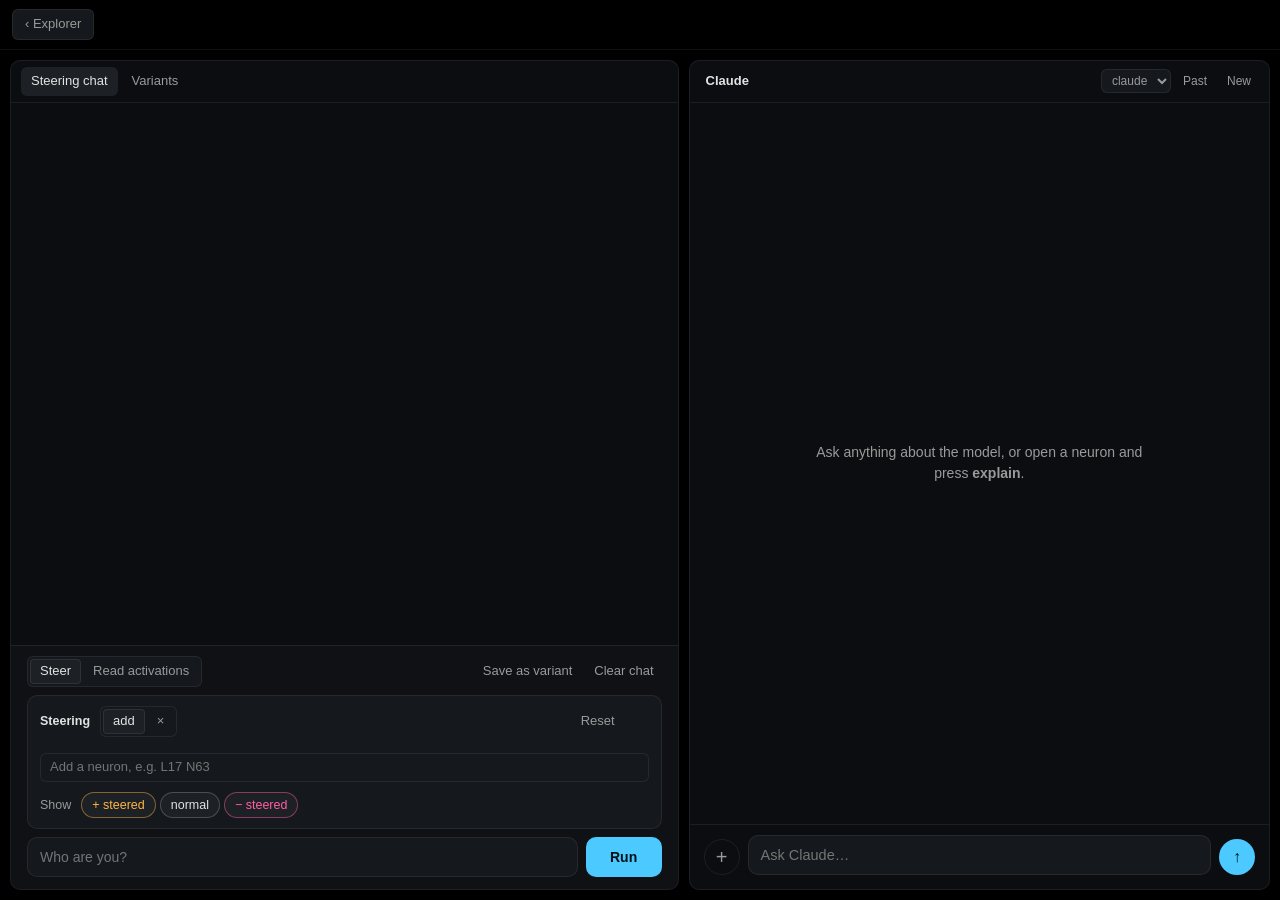
==== explorer/static/chat.html @ c945d3c5 "Move the steering chat, variants and Claude to a live-linked /chat page /chat shows the steering cha" ====
<!doctype html>
<html lang="en">
<head>
<meta charset="utf-8">
<meta name="viewport" content="width=device-width,initial-scale=1">
<title>Chat · Neuron Explorer</title>
<link rel="stylesheet" href="style.css?v=72">
<link rel="icon" href="data:image/svg+xml,%3Csvg xmlns=%22http://www.w3.org/2000/svg%22 viewBox=%220 0 16 16%22%3E%3Crect width=%2216%22 height=%2216%22 rx=%223%22 fill=%22%23151515%22/%3E%3Ccircle cx=%228%22 cy=%228%22 r=%222.5%22 fill=%22%23ffd27a%22/%3E%3C/svg%3E">
</head>
<body class="chat-page">
<header>
  <a id="to-explorer" class="hbtn" href="/" target="neuron-explorer" title="the map, the list and the neuron panel (opens the explorer tab if it is already open)">‹ Explorer</a>
  <span id="ch-focus"></span>
  <span id="status" class="mono"></span>
</header>
<main class="chat-main">
  <section class="pane" id="pane-steer">
    <nav class="pane-tabs"><button data-pane="chat" class="on">Steering chat</button><button data-pane="variants">Variants</button></nav>
    <div id="tab-chat" class="tab on">
      <div id="c-lens"></div>
      <div id="c-thread"></div>
      <div id="c-reads"></div>
      <form id="c-form">
        <div class="c-bar">
          <span class="seg" id="c-dir"><button type="button" data-d="writes" class="on" title="steer the model with the neurons below and compare replies">Steer</button><button type="button" data-d="reads" title="show the open neuron's activation on each token of your text">Read activations</button></span>
          <button type="button" id="c-save" class="ghost" title="save this steering setup to Variants">Save as variant</button>
          <button type="button" id="c-clear" class="ghost">Clear chat</button>
        </div>
        <div id="steer-panel">
          <div class="c-head">
            <span class="c-title" title="every neuron here is pushed together; the − column reverses each push">Steering</span>
            <span id="c-sum" class="mono"></span>
            <span class="seg" id="c-mode"><button type="button" data-m="add" class="on" title="add: push each neuron by its dose × the layer's median residual norm">add</button><button type="button" data-m="mul" title="×: multiply each neuron's own activation by its dose">×</button></span>
            <button type="button" id="c-reset" class="ghost" title="back to just the open neuron">Reset</button>
            <button type="button" id="c-fold" class="ghost"></button>
          </div>
          <div id="c-stack"></div>
          <div class="c-addrow"><input id="c-add" placeholder="Add a neuron, e.g. L17 N63" aria-label="add a neuron to steer" spellcheck="false" autocomplete="off"><button type="button" id="c-add-open" class="ghost" hidden></button></div>
          <div class="c-showrow"><span class="dim">Show</span><span class="toggles" id="c-show"><button type="button" data-r="0" class="on up">+ steered</button><button type="button" data-r="1" class="on">normal</button><button type="button" data-r="2" class="on down">− steered</button></span></div>
        </div>
        <div class="row"><input id="c-input" placeholder="Who are you?" autocomplete="off" aria-label="prompt"><button id="c-go" type="submit">Run</button></div>
      </form>
    </div>
    <div id="tab-variants" class="tab">
      <form id="v-save">
        <input id="v-name" placeholder="Name the current steering setup" aria-label="variant name" spellcheck="false" autocomplete="off">
        <button type="submit">Save</button>
      </form>
      <div id="v-current" class="dim"></div>
      <ul id="v-list"></ul>
    </div>
  </section>
  <section class="pane" id="pane-claude">
    <nav class="pane-tabs"><span class="pane-title" id="a-title">Claude</span><select id="a-agent" class="dim" title="agent for new conversations"><option value="claude">claude</option><option value="codex">codex</option></select><button id="a-past" class="dim" title="past conversations">Past</button><button id="a-new" class="dim" title="start a new conversation">New</button></nav>
    <div id="tab-claude" class="tab on">
      <div id="a-thread"><div class="a-empty dim">Ask anything about the model, or open a neuron and press <b>explain</b>.</div></div>
      <div id="a-actions"></div>
      <div id="a-files"></div>
      <form id="a-form"><button id="a-attach" type="button" title="attach files (or drop / paste them)" aria-label="attach">+</button><input id="a-file" type="file" multiple hidden><textarea id="a-input" rows="1" placeholder="Ask Claude…" title="while Claude works: Enter interrupts and sends, ⌘/Ctrl+Enter queues" spellcheck="false"></textarea><button id="a-send" type="submit" aria-label="send">↑</button></form>
    </div>
  </section>
</main>
<script type="module" src="chat.js?v=2"></script>
</body>
</html>
---- explorer/static/style.css ----
/* one small system: solid dark surfaces over the black map, one accent (--link) for selection and the primary
   action, orange / pink only for the + and − poles, yellow / magenta only for excite / inhibit links */
:root {
  --bg: #000;
  --panel: rgba(12, 14, 17, 0.94);
  --surface: #15181c;
  --surface-2: #1d2126;
  --raise: rgba(255, 255, 255, 0.05);
  --border: rgba(255, 255, 255, 0.07);
  --ink: #e2e2e2;
  --dim: #9a9a9a;
  --faint: #6c6c6c;
  --line: #262626;
  --up: #ffb547;
  --down: #ff5fa2;
  --excite: #ffd133;
  --inhibit: #ff40d9;
  --link: #4cc9ff;
  --sel: #ffffff;
  --r-sm: 4px;
  --r: 6px;
  --r-lg: 10px;
  --font: -apple-system, BlinkMacSystemFont, "Segoe UI", "Inter", sans-serif;
  --mono: ui-monospace, "SF Mono", Menlo, Consolas, monospace;
}
* { box-sizing: border-box; scrollbar-width: thin; scrollbar-color: #33373d transparent; }
html, body { margin: 0; height: 100%; background: var(--bg); color: var(--ink); font: 14px/1.45 var(--font); overflow: hidden; }
button, input, select, textarea { font: inherit; color: inherit; }
button { background: none; border: 0; cursor: pointer; padding: 0; }
input, select { background: var(--surface); border: 1px solid var(--border); border-radius: var(--r); padding: 5px 9px; outline: none; }
input:hover, select:hover { border-color: rgba(255,255,255,0.14); }
input:focus-visible, select:focus-visible, textarea:focus-visible { border-color: var(--link); outline: none; }
button:focus-visible, summary:focus-visible { outline: 2px solid var(--link); outline-offset: 2px; border-radius: var(--r-sm); }
input.bad { border-color: var(--down); }
.mono { font-family: var(--mono); font-variant-numeric: tabular-nums; }
.dim { color: var(--dim); }
.faint { color: var(--faint); font-size: 11px; white-space: nowrap; }

/* segmented controls and small buttons, used everywhere */
.seg { display: inline-flex; background: var(--surface); border: 1px solid var(--border); border-radius: var(--r); padding: 2px; gap: 2px; }
.seg button { padding: 3px 10px; border-radius: var(--r-sm); color: var(--dim); font-size: 13px; }
.seg button:hover { color: var(--ink); }
.seg button.on { background: var(--surface-2); color: var(--ink); box-shadow: inset 0 0 0 1px rgba(255,255,255,0.08); }
.ghost { color: var(--dim); font-size: 13px; padding: 4px 8px; border-radius: var(--r-sm); }
.ghost:hover { color: var(--ink); background: var(--raise); }

/* header: navigation, layer, go-to, search, and the View menu for display settings */
header { position: fixed; inset: 0 0 auto 0; height: 50px; display: flex; align-items: center; gap: 10px; padding: 0 12px;
  z-index: 6; background: var(--bg); border-bottom: 1px solid var(--border); }
#layer { padding-right: 4px; }
#jump { width: 150px; font-family: var(--mono); font-size: 13px; }
.search { display: flex; align-items: center; gap: 6px; flex: 0 1 420px; min-width: 200px; }
#lens-q { flex: 1; min-width: 0; }
#status { margin-left: auto; color: var(--dim); font-size: 12px; white-space: nowrap; overflow: hidden; text-overflow: ellipsis; min-width: 0; }
#view-menu { position: relative; }
#view-menu summary { list-style: none; cursor: pointer; color: var(--dim); font-size: 13px; padding: 5px 12px; border: 1px solid var(--border); border-radius: var(--r); background: var(--surface); }
#view-menu summary::-webkit-details-marker { display: none; }
#view-menu summary::after { content: " ▾"; font-size: 10px; }
#view-menu[open] summary, #view-menu summary:hover { color: var(--ink); }
#view-menu .menu { position: absolute; top: calc(100% + 6px); left: 0; z-index: 7; min-width: 330px; padding: 10px 12px; display: grid; gap: 10px;
  background: var(--surface); border: 1px solid var(--border); border-radius: var(--r-lg); box-shadow: 0 12px 32px rgba(0,0,0,0.6); }
.mrow { display: flex; align-items: center; gap: 8px; }
.mlab { flex: 1; font-size: 13px; color: var(--dim); cursor: help; }
#web-z { width: 46px; font-family: var(--mono); text-align: center; padding: 4px 6px; }
#tok-group.on { background: var(--surface-2); color: var(--ink); }

main, .view, canvas { position: absolute; inset: 0; }
main { top: 50px; }  /* below the header, so the scene never draws behind its controls */
.view { display: none; }
.view.on { display: block; }
canvas { width: 100%; height: 100%; display: block; }
#layer-labels { position: absolute; inset: 0; pointer-events: none; font: 11px var(--font); color: var(--faint); }
#layer-labels span { position: absolute; transform: translate(-50%, -50%); padding: 2px 5px; border-radius: var(--r-sm); white-space: nowrap; pointer-events: auto; cursor: pointer; }
#layer-labels span:hover { color: var(--ink); background: rgba(0,0,0,0.6); }
#layer-labels span.data { color: var(--dim); }

/* panels: solid surfaces, one hairline border, no glow */
.float { position: fixed; background: var(--panel); border: 1px solid var(--border); border-radius: var(--r-lg); z-index: 4; }
#list { top: 60px; left: 10px; bottom: 10px; width: 380px; display: flex; flex-direction: column; overflow: hidden; }
#focus { top: 60px; right: 10px; bottom: 10px; width: min(620px, 42vw); display: none; flex-direction: column; overflow: hidden; }
#focus.on { display: flex; }

/* the open neuron's header in the list */
#focus-head { padding: 14px 16px 2px; }
#list:not(.has-focus) #focus-head { display: none; }
.id-line { display: flex; gap: 12px; align-items: baseline; font-size: 12px; color: var(--dim); }
#f-id { color: var(--ink); font-weight: 600; }
#f-close { margin-left: auto; color: var(--dim); font-size: 18px; line-height: 1; padding: 0 4px; border-radius: var(--r-sm); }
#f-close:hover { color: var(--ink); background: var(--raise); }
#f-name { display: block; width: 100%; margin: 6px 0 8px; padding: 2px 0; background: none; border: 0; outline: none; color: var(--ink); font: 600 19px/1.3 var(--font);
  border-radius: 0; resize: none; overflow: hidden; overflow-wrap: anywhere; transition: box-shadow .4s; }
#f-name::placeholder { color: var(--faint); font-weight: 500; }
#f-name.saved { box-shadow: 0 1px 0 #3c7a4b; }

/* tabs: left panel (Network | Run text) and the neuron panel */
#ltabs, #tabs { display: flex; align-items: center; gap: 4px; padding: 6px 10px; border-bottom: 1px solid var(--border); }
#ltabs button[data-lt], #tabs button[data-tab] { color: var(--dim); font-size: 13px; padding: 5px 10px; border-radius: var(--r); }
#ltabs button[data-lt]:hover, #tabs button[data-tab]:hover { color: var(--ink); background: var(--raise); }
#ltabs button[data-lt].on, #tabs button[data-tab].on { color: var(--ink); background: var(--surface-2); }
#ltabs button.fresh::after, #tabs button.fresh::after { content: ""; display: inline-block; width: 5px; height: 5px; margin-left: 6px; border-radius: 50%; background: var(--link); vertical-align: middle; }
#ltabs #list-hide { margin-left: auto; }
#tabs #a-agent { margin-left: auto; font-size: 12px; padding: 3px 6px; }
#tabs #a-past, #tabs #a-new { font-size: 12px; padding: 4px 8px; border-radius: var(--r-sm); }
#tabs #a-past:hover, #tabs #a-new:hover { color: var(--ink); background: var(--raise); }
#tabs #a-past.on { color: var(--ink); background: var(--surface-2); }
#focus:not(.on-claude) #a-new, #focus:not(.on-claude) #a-past, #focus:not(.on-claude) #a-agent { display: none; }
#f-collapse { margin-left: auto; }
#focus.on-claude #f-collapse { margin-left: 0; }
.edge { color: var(--dim); font-size: 16px; line-height: 1; padding: 2px 6px; border-radius: var(--r-sm); }
.edge:hover { color: var(--ink); background: var(--raise); }
.tab { display: none; overflow-y: auto; flex: 1; padding: 16px; }
.tab.on { display: block; }
#list.hidden, #focus.collapsed { display: none !important; }
.tab-edge { position: fixed; top: 60px; z-index: 4; display: none; background: var(--panel); border: 1px solid var(--border); border-radius: var(--r);
  color: var(--dim); padding: 7px 11px; font-size: 13px; }
.tab-edge.left { left: 10px; }
.tab-edge.right { right: 10px; }
.tab-edge.on { display: block; }
.tab-edge:hover { color: var(--ink); }

.a-pastrow { display: flex; flex-direction: column; align-items: flex-start; gap: 2px; width: 100%; text-align: left; padding: 9px 11px; border-radius: var(--r); }
.a-pastrow:hover, .a-pastrow.on { background: var(--raise); }
.a-pastrow .t { font-size: 13.5px; overflow: hidden; text-overflow: ellipsis; white-space: nowrap; max-width: 100%; }
.a-pastrow .m { font: 11px var(--mono); color: var(--faint); }

/* list rows: ranked units, lens hits, what fired */
#list-head { display: flex; align-items: center; gap: 10px; padding: 10px 12px; }
#filter { flex: 1; }
#list-head label { font-size: 12px; display: flex; gap: 5px; align-items: center; white-space: nowrap; }
.rows { list-style: none; margin: 0; padding: 0 0 8px; overflow-y: auto; flex: 1; }
.rows li { display: grid; grid-template-columns: 52px 40px 1fr; gap: 8px; padding: 5px 12px; cursor: pointer; align-items: baseline; }
.rows li:hover { background: var(--raise); }
.rows li.sel { background: rgba(76, 201, 255, 0.12); }
.rows .n { font: 12px var(--mono); }
.rows .z { font: 12px var(--mono); color: var(--dim); text-align: right; }
.rows .w { color: var(--dim); white-space: nowrap; overflow: hidden; text-overflow: ellipsis; font-size: 13px; }
.rows .w b { color: var(--ink); font-weight: 500; }
.rows li.random .n { color: var(--faint); }
.rows li.below .z { color: var(--faint); }
.rows li.unswept .w, .rows li.unswept .n { opacity: 0.5; }
.rows li.res { grid-template-columns: 92px 34px 1fr; }
.rows li.res .sg { font: 12px var(--mono); text-align: right; }
.rows li.res .sg.up { color: var(--up); } .rows li.res .sg.down { color: var(--down); }
.rows li.res .tk { color: var(--ink); font-family: var(--mono); font-size: 12px; margin-right: 6px; }
.rows .head { display: block; padding: 4px 12px 8px; color: var(--dim); font-size: 12px; cursor: default; }
.rows .head:hover { background: none; }

/* left panel: the open neuron's lenses, web and heads as sections */
.lpane { display: none; flex: 1; min-height: 0; flex-direction: column; }
.lpane.on { display: flex; }
#lt-net { overflow-y: auto; scrollbar-gutter: stable; }
#lt-net .rows { flex: none; overflow: visible; }
#lt-run .rows { flex: 1; overflow-y: auto; }
#net .head { padding: 12px 16px 4px; color: var(--dim); font-size: 12px; line-height: 1.45; cursor: help; }
#net .wsum, .rows li.wsum { display: block; padding: 14px 16px; cursor: default; }
#net .wsum + .wsum, #net .head + .wsum { border-top: 1px solid var(--border); }
#net .wsum:first-child { padding-top: 12px; }
.wsum .lab { font: 600 12.5px var(--font); color: var(--ink); margin-bottom: 8px; display: flex; align-items: center; gap: 7px; cursor: help; }
.wsum .sw { width: 8px; height: 8px; border-radius: 50%; flex: none; }
.wsum .sw.up { background: var(--excite); } .wsum .sw.down { background: var(--inhibit); }
#net .lrow { display: flex; gap: 8px; align-items: baseline; margin-bottom: 5px; }
#net .lrow .sgn { flex: none; width: 1em; font-family: var(--mono); color: var(--dim); }
#net .lrow .sgn.up { color: var(--up); } #net .lrow .sgn.down { color: var(--down); }
#net .lrow .chips { flex: 1; min-width: 0; }

/* token chips */
.chips { display: flex; flex-wrap: wrap; gap: 4px; }
.chip { font: 12px var(--mono); background: var(--surface); border: 1px solid var(--border); border-radius: var(--r-sm); padding: 1px 6px; cursor: pointer; white-space: pre;
  max-width: 100%; overflow: hidden; text-overflow: ellipsis; }
.chip:hover { background: var(--surface-2); border-color: rgba(255,255,255,0.14); }
.chip i, .tok i { font-style: normal; color: var(--faint); margin-left: 5px; font-size: 10.5px; }
.lens .tok, .crumbs .tok { font-family: var(--mono); font-size: 12px; display: inline-block; background: var(--surface); border: 1px solid var(--border); border-radius: var(--r-sm); padding: 1px 6px; margin: 0 4px 4px 0; white-space: pre; }
.junk { opacity: .4; }
.chip.grp, .tok.grp { border-bottom-color: var(--dim); }
#c-lens sup, #tip sup, .rows sup { font-size: 9px; color: var(--faint); margin-left: 1px; }
.nline { display: flex; gap: 8px; align-items: baseline; padding: 3px 4px; margin: 0 -4px; border-radius: var(--r-sm); cursor: pointer; font-size: 13px; }
.nline:hover { background: var(--raise); }
.nline .id { font: 11px var(--mono); color: var(--faint); flex: none; width: 74px; }
.nline .w { flex: 1; min-width: 0; overflow: hidden; text-overflow: ellipsis; white-space: nowrap; }
.nline .z { font: 11px var(--mono); color: var(--faint); font-variant-numeric: tabular-nums; }

/* run text (fires on your text) */
#infer { padding: 0 12px 8px; }
#inf-text { display: block; width: calc(100% - 24px); resize: vertical; margin: 12px 12px 6px; background: var(--surface); border: 1px solid var(--border); border-radius: var(--r);
  padding: 8px 10px; color: var(--ink); font: 13px/1.45 var(--font); outline: none; }
#inf-toks { display: flex; flex-wrap: wrap; gap: 3px; margin-bottom: 8px; max-height: 120px; overflow-y: auto; }
#inf-toks button { font: 12px var(--mono); background: var(--surface); border-radius: var(--r-sm); padding: 1px 5px; white-space: pre; color: var(--dim); }
#inf-toks button.on { background: rgba(76, 201, 255, 0.22); color: var(--ink); }
#inf-filters { display: flex; flex-wrap: wrap; align-items: center; gap: 6px; }
#inf-filters input { width: 3.2em; padding: 3px 5px; font: 12px var(--mono); text-align: center; }
#inf-filters #inf-q { width: auto; flex: 1; min-width: 80px; text-align: left; font-family: var(--font); }
#inf-filters .lab { margin: 0; }

/* map: legend and reset view, bottom-left beside the list */
#map-card { position: fixed; left: 400px; bottom: 10px; z-index: 3; display: flex; align-items: flex-end; gap: 8px; }
body.list-hidden #map-card { left: 10px; }
#legend { background: var(--panel); border: 1px solid var(--border); border-radius: var(--r-lg); padding: 7px 12px; font-size: 12px; color: var(--dim); max-width: 330px; }
#legend summary { cursor: pointer; color: var(--dim); list-style: none; }
#legend summary::-webkit-details-marker { display: none; }
#legend summary::before { content: "▸ "; font-size: 10px; }
#legend[open] summary { margin-bottom: 6px; color: var(--ink); }
#legend[open] summary::before { content: "▾ "; }
#legend .lg { padding: 2px 0; }
#legend .lg.hint { margin-top: 4px; color: var(--faint); }
#legend b { font: 600 12px var(--mono); } #legend b.up { color: var(--up); } #legend b.down { color: var(--down); }
#legend .sw { display: inline-block; width: 8px; height: 8px; border-radius: 50%; margin-right: 7px; }
#legend .sw.up { background: var(--excite); } #legend .sw.down { background: var(--inhibit); }
#map-home { background: var(--panel); border: 1px solid var(--border); border-radius: var(--r); padding: 6px 12px; font-size: 12px; color: var(--dim); }
#map-home:hover { color: var(--ink); }
#layer-back { position: fixed; top: 60px; left: 400px; z-index: 4; display: none; background: var(--panel); border: 1px solid var(--border);
  border-radius: var(--r); padding: 6px 12px; font: 13px var(--font); color: var(--dim); }
#layer-back.on { display: block; }
#layer-back:hover { color: var(--ink); }
body.list-hidden #layer-back { left: 10px; }
@media (max-width: 1100px) { #legend { display: none; } }

/* hover tip */
#tip { display: none; max-width: 520px; padding: 12px 14px; font-size: 14px; line-height: 1.5; pointer-events: none; white-space: pre-wrap; z-index: 8;
  background: var(--surface); box-shadow: 0 12px 32px rgba(0,0,0,0.6); }
#tip .lab { font-size: 12.5px; color: var(--link); margin-bottom: 4px; }
#tip .tl { white-space: pre-wrap; }
#tip .sgn { display: inline-block; width: 1.1em; font-family: var(--mono); }
#tip .sgn.up { color: var(--up); } #tip .sgn.down { color: var(--down); }
#tip .tname { font-weight: 600; }
#tip .twords { color: var(--dim); margin-bottom: 4px; }
.faintline { opacity: 0.55; }

/* examples grid */
.grid { display: grid; gap: 1px; background: var(--border); border-radius: var(--r); overflow: hidden; }
.grid > div { background: var(--surface); padding: 8px 10px; font-size: 12.5px; line-height: 1.45; }
.grid .h { font: 11px var(--mono); color: var(--dim); }
.grid .h.up { color: var(--up); } .grid .h.down { color: var(--down); }
.grid .cell { max-height: 9.8em; overflow: hidden; cursor: pointer; white-space: pre-wrap; word-break: break-word; }
.grid .cell.open { max-height: none; }
.grid .cell.base { color: var(--dim); }
.grid .cell.capped::after { content: " …"; color: var(--faint); }

/* details */
.lab { font: 600 12px var(--font); color: var(--dim); margin-bottom: 8px; }
.lab[title] { cursor: help; }
.slot { color: var(--dim); font-size: 13px; }
.dtable { border-collapse: collapse; font-size: 13px; margin-bottom: 22px; }
.dtable th { text-align: left; font-weight: 400; color: var(--dim); font-size: 12px; padding: 4px 18px 6px 0; }
.dtable th.num { text-align: right; }
.dtable td { padding: 4px 18px 4px 0; vertical-align: top; }
.dtable td.num { font-family: var(--mono); font-variant-numeric: tabular-nums; text-align: right; }
.dtable td.pole { font-family: var(--mono); padding-right: 6px; }
.dtable td.pole.up { color: var(--up); } .dtable td.pole.down { color: var(--down); }
.lens { display: grid; grid-template-columns: 1fr 1fr; gap: 18px; font-size: 13px; }
.lens .up .lab { color: var(--up); } .lens .down .lab { color: var(--down); }
#d-con-wrap .lab, .lens .con-lab { color: var(--link); }
#d-lens { margin-bottom: 18px; }
tr.con { cursor: pointer; }
tr.con:hover td { background: var(--raise); }
tr.con .tok { font-size: 11.5px; }
tr.con .logit { margin-top: 2px; opacity: .5; }
tr.con .logit .tok { font-size: 10.5px; }
.crumbs { margin-bottom: 22px; font-size: 13px; }

/* chat: lens on top, runs in the middle, composer (mode, steering stack, prompt) at the bottom */
#tab-chat.on { display: flex; flex-direction: column; overflow: hidden; padding: 0; }
#c-lens { padding: 12px 16px 10px; font-size: 13px; line-height: 1.6; border-bottom: 1px solid var(--border); }
#c-lens:empty { display: none; }
#c-lens .sgn { display: inline-block; width: 1.1em; font-family: var(--mono); }
#c-lens .sgn.up { color: var(--up); } #c-lens .sgn.down { color: var(--down); }
#c-lens .words { color: var(--dim); margin-bottom: 2px; }
#c-lens { cursor: pointer; padding-top: 10px; padding-bottom: 8px; }
#c-lens:not(.open) > div { white-space: nowrap; overflow: hidden; text-overflow: ellipsis; }
#c-lens:not(.open) .words, #c-lens:not(.open):has(.sl) .faintline { display: none; }
#c-thread { flex: 1; overflow-y: auto; min-height: 0; padding: 14px 16px; }
.c-empty { margin: 30px auto; max-width: 340px; text-align: center; font-size: 13.5px; line-height: 1.55; }
#c-reads { display: none; line-height: 2; font-size: 14px; padding: 14px 16px; }
#c-reads span { padding: 2px 1px; border-radius: 2px; white-space: pre-wrap; }
#tab-chat.reads #c-thread, #tab-chat.reads #steer-panel, #tab-chat.reads #c-save { display: none; }
#tab-chat.reads #c-reads { display: block; flex: 1; overflow-y: auto; }
.turn { padding: 14px 0; border-top: 1px solid var(--border); }
.turn:first-child { border-top: 0; padding-top: 0; }
.turn .run-head { font-size: 12px; color: var(--dim); margin-bottom: 8px; }
.turn .run-head .nm { color: var(--ink); }
.turn .user { margin: 0 0 12px auto; max-width: 80%; width: fit-content; background: var(--surface-2); border-radius: var(--r-lg) var(--r-lg) var(--r-sm) var(--r-lg);
  padding: 7px 12px; white-space: pre-wrap; }
.turn .cols { display: grid; gap: 14px; align-items: start; }
.turn .col { white-space: pre-wrap; word-break: break-word; font-size: 13.5px; line-height: 1.55; min-width: 0; }
.turn .col .lab { display: block; position: sticky; top: -14px; z-index: 1; background: #0e1013; font: 600 12px var(--font); padding: 4px 0 6px; margin-bottom: 6px;
  border-bottom: 2px solid var(--faint); }
.turn .col .lab b { font: 500 11.5px var(--mono); margin-left: 4px; }
.turn .col.up .lab { color: var(--up); border-bottom-color: var(--up); }
.turn .col.down .lab { color: var(--down); border-bottom-color: var(--down); }
.turn .col.zero .lab { color: var(--dim); }
.turn .col.zero { color: #bdbdbd; }
.turn .col.live::after { content: "▍"; color: var(--faint); }
.turn .err { grid-column: 1 / -1; color: #e06c6c; font-size: 12px; }
@media (max-width: 760px) { .turn .cols { grid-template-columns: 1fr !important; } }

#c-form { display: block; margin: 0; padding: 10px 16px 12px; border-top: 1px solid var(--border); background: rgba(255,255,255,0.015); }
.c-bar { display: flex; align-items: center; gap: 6px; margin-bottom: 8px; }
.c-bar #c-save { margin-left: auto; }
#steer-panel { background: var(--surface); border: 1px solid var(--border); border-radius: var(--r-lg); padding: 10px 12px; margin-bottom: 8px; }
.c-head { display: flex; align-items: center; gap: 10px; margin-bottom: 8px; }
.c-title { font: 600 12.5px var(--font); cursor: help; }
.c-head #c-reset { margin-left: auto; }
#c-sum { display: none; flex: 1; min-width: 0; font-size: 12px; color: var(--dim); white-space: nowrap; overflow: hidden; text-overflow: ellipsis; }
#steer-panel.folded { padding: 6px 12px; }
#steer-panel.folded .c-head { margin-bottom: 0; }
#steer-panel.folded #c-sum { display: block; }
#steer-panel.folded #c-mode, #steer-panel.folded #c-reset, #steer-panel.folded #c-stack,
#steer-panel.folded .c-addrow, #steer-panel.folded .c-showrow { display: none; }
#steer-panel.folded #c-fold { color: var(--link); }
#c-stack { display: grid; gap: 4px; }
.srow { display: grid; grid-template-columns: 76px minmax(0, 1fr) minmax(150px, 2.2fr) 64px 28px; align-items: center; gap: 10px; padding: 3px 0; }
.srow .sid { font-size: 12.5px; color: var(--ink); padding: 2px 6px; margin-left: -6px; border-radius: var(--r-sm); }
.srow .sid:hover { background: var(--raise); color: var(--link); }
.srow .snm { font-size: 12.5px; color: var(--dim); overflow: hidden; text-overflow: ellipsis; white-space: nowrap; }
.srow input[type=range] { width: 100%; accent-color: var(--link); padding: 0; border: 0; background: none; }
.srow .sdose { width: 64px; padding: 3px 6px; text-align: right; font-size: 12.5px; }
.srow .srm { color: var(--faint); font-size: 16px; line-height: 1; padding: 2px 6px; border-radius: var(--r-sm); }
.srow .srm:hover { color: var(--ink); background: var(--raise); }
.sempty { color: var(--dim); font-size: 13px; padding: 4px 0; }
.c-addrow { display: flex; gap: 8px; align-items: center; margin-top: 8px; }
#c-add { flex: 1; font-size: 13px; padding: 4px 9px; }
#c-add-open { white-space: nowrap; font-family: var(--mono); font-size: 12px; }
.c-showrow { display: flex; align-items: center; gap: 10px; margin-top: 10px; font-size: 12.5px; }
.toggles { display: inline-flex; gap: 4px; }
.toggles button { font-size: 12.5px; padding: 3px 10px; border-radius: 999px; color: var(--faint); border: 1px solid var(--border); }
.toggles button.on { color: var(--ink); border-color: rgba(255,255,255,0.2); background: var(--surface-2); }
.toggles button.on.up { color: var(--up); border-color: rgba(255,181,71,0.45); }
.toggles button.on.down { color: var(--down); border-color: rgba(255,95,162,0.45); }
#c-form .row { display: flex; gap: 8px; }
#c-input { flex: 1; padding: 9px 12px; border-radius: var(--r-lg); }
#c-go { background: var(--link); color: #001018; font-weight: 600; padding: 0 20px; border-radius: var(--r-lg); min-width: 76px; }
#c-go:hover { filter: brightness(1.1); }
#c-go.stop { background: var(--surface-2); color: var(--ink); }

/* variants: saved steer setups */
#v-save { display: flex; gap: 8px; }
#v-name { flex: 1; padding: 8px 11px; }
#v-save button { background: var(--link); color: #001018; font-weight: 600; padding: 0 18px; border-radius: var(--r); }
#v-current { font-size: 12.5px; margin: 8px 0 16px; font-family: var(--mono); }
#v-list { list-style: none; margin: 0; padding: 0; display: grid; gap: 8px; }
.vrow { background: var(--surface); border: 1px solid var(--border); border-radius: var(--r-lg); padding: 11px 13px; display: grid; gap: 9px; }
.vrow:hover { border-color: rgba(255,255,255,0.13); }
.vmain { display: grid; gap: 3px; min-width: 0; }
.vname { font-weight: 600; font-size: 14px; }
.vname-edit { font-weight: 600; font-size: 14px; padding: 2px 6px; }
.vrecipe { font-size: 12px; color: var(--dim); overflow-wrap: anywhere; }
.vprompt { font-size: 12.5px; color: var(--faint); overflow: hidden; text-overflow: ellipsis; white-space: nowrap; }
.vact { display: flex; gap: 4px; }
.vact button { font-size: 12.5px; color: var(--dim); padding: 3px 10px; border-radius: var(--r-sm); }
.vact button:hover { color: var(--ink); background: var(--raise); }
.vact button.primary { color: var(--link); }
.vact button[data-a=delete] { margin-left: auto; }
.vact button.confirm { color: #001018; background: var(--down); }
.v-empty { font-size: 13.5px; line-height: 1.55; padding: 18px 4px; text-align: center; }

/* embeddings */
#embed-empty { position: absolute; left: 50%; top: 50%; transform: translate(-50%, -50%); }
#embed-bar { position: absolute; left: 400px; top: 10px; z-index: 3; }
body.list-hidden #embed-bar { left: 56px; }

/* claude tab: one chat thread, input at the bottom */
#tab-claude.on { display: flex; flex-direction: column; overflow: hidden; padding: 0; }
#a-actions { display: flex; gap: 6px; flex-wrap: wrap; padding: 8px 14px 0; border-top: 1px solid var(--border); }
#a-actions:empty { display: none; }
#a-actions button { font-size: 12.5px; color: var(--dim); background: var(--surface); border: 1px solid var(--border); border-radius: 999px; padding: 3px 11px; }
#a-actions button:hover { color: var(--ink); }
#a-thread { flex: 1; min-height: 0; overflow-y: auto; overflow-x: hidden; padding: 16px; display: flex; flex-direction: column; gap: 16px; }
.a-empty { margin: auto; font-size: 14px; text-align: center; max-width: 340px; line-height: 1.55; }
.a-msg { max-width: 100%; min-width: 0; overflow-wrap: anywhere; }
.a-msg.user { align-self: flex-end; max-width: 85%; background: var(--surface-2); padding: 8px 12px; border-radius: var(--r-lg) var(--r-lg) var(--r-sm) var(--r-lg);
  white-space: pre-wrap; font-size: 14.5px; line-height: 1.5; }
.a-msg.user.interp { font: 12px var(--mono); color: var(--dim); background: var(--surface); }
.a-md { font-size: 14.5px; line-height: 1.6; min-width: 0; overflow-wrap: anywhere; }
.a-md h1, .a-md h2, .a-md h3 { font-size: 15px; margin: 12px 0 4px; }
.a-md p { margin: 6px 0; }
.a-md ul { margin: 4px 0; padding-left: 20px; }
.a-md li { margin: 2px 0; }
.a-md code { font: 13px var(--mono); background: var(--surface); padding: 0 4px; border-radius: var(--r-sm); }
.a-md pre, .a-md code { white-space: pre-wrap; overflow-wrap: anywhere; }
.a-md a.nref { color: var(--link); text-decoration: none; border-bottom: 1px dotted var(--link); cursor: pointer; }
.a-tool { font: 12px var(--mono); color: var(--dim); margin: 4px 0; padding: 3px 10px; border-left: 2px solid var(--surface-2); }
.a-tool summary { cursor: pointer; list-style: none; white-space: nowrap; overflow: hidden; text-overflow: ellipsis; }
.a-tool summary::before { content: "▸ "; color: var(--faint); }
.a-tool[open] summary::before { content: "▾ "; }
.a-io { margin: 4px 0; padding: 7px 9px; background: var(--surface); border-radius: var(--r); font: 11px/1.45 var(--mono); color: var(--ink); white-space: pre-wrap; word-break: break-word; max-height: 260px; overflow: auto; }
.a-io.out { color: var(--dim); }
.a-io.err { color: #d77; }
.a-err { color: #d77; font: 12px var(--mono); white-space: pre-wrap; }
.a-busy::after { content: "thinking…"; color: var(--dim); font-size: 13px; }
#a-usename { margin-top: 6px; font-size: 12px; color: var(--dim); background: var(--surface); padding: 3px 8px; border-radius: var(--r-sm); }
#a-form { display: flex; gap: 8px; align-items: flex-end; padding: 10px 14px 14px; border-top: 1px solid var(--border); }
#a-input { flex: 1; resize: none; max-height: 200px; background: var(--surface); border: 1px solid var(--border); border-radius: var(--r-lg); padding: 9px 12px;
  color: var(--ink); font: 14.5px/1.4 var(--font); outline: none; }
#a-send { width: 36px; height: 36px; border-radius: 50%; background: var(--link); color: #001018; font-size: 16px; font-weight: 700; flex: none; }
#a-send:disabled { opacity: .3; }
#a-send.stop { background: #d77; color: #000; font-size: 12px; }
#a-attach { width: 36px; height: 36px; border-radius: 50%; color: var(--dim); font-size: 20px; flex: none; border: 1px solid var(--border); }
#a-attach:hover { color: var(--ink); background: var(--raise); }
#a-files { display: flex; flex-wrap: wrap; gap: 6px; padding: 0 14px; }
#a-files:empty { display: none; }
.a-file { font: 11.5px var(--mono); background: var(--surface); border-radius: 999px; padding: 2px 5px 2px 10px; color: var(--ink); }
.a-file button { color: var(--dim); margin-left: 4px; }
.a-file.up { opacity: .5; }
.a-att { display: block; font: 11px var(--mono); color: var(--dim); margin-top: 4px; }
#tab-claude.drop { outline: 2px dashed var(--dim); outline-offset: -6px; }
.a-ctl { display: flex; gap: 10px; margin-top: 6px; }
.a-ctl button { font-size: 12px; color: var(--dim); }
.a-ctl button:hover { color: var(--ink); }
.a-msg.user .a-ctl { justify-content: flex-end; }
.a-msg.user.queued { opacity: .6; border: 1px dashed var(--faint); }
.a-qctl { display: flex; gap: 10px; justify-content: flex-end; margin-top: 4px; font-size: 11.5px; color: var(--dim); }
.a-qctl button { color: var(--ink); font-size: 11.5px; }
.a-stopped { font-size: 11.5px; color: var(--dim); margin-top: 4px; }

/* Claude's annotations on the map: .note is a zero-size anchor at the neuron */
#layer-labels .note { position: absolute; width: 0; height: 0; pointer-events: none; }
#layer-labels .note::before { content: ""; position: absolute; left: -7px; top: -7px; width: 10px; height: 10px; border-radius: 50%; border: 2px solid var(--excite); }
#layer-labels .note span { position: absolute; left: 12px; top: 0; transform: translateY(-50%); white-space: nowrap; max-width: 260px; overflow: hidden; text-overflow: ellipsis;
  padding: 3px 8px; border-radius: var(--r); background: rgba(15, 17, 20, 0.9); border-left: 2px solid var(--excite); color: var(--ink); font: 12px/1.35 var(--font); }

@media (max-width: 760px) {
  #list { width: auto; right: 10px; bottom: auto; max-height: 40vh; }
  #focus { left: 10px; width: auto; top: 60px; }
  #embed-bar { left: 10px; top: auto; bottom: 10px; }
  #jump, #view-menu { display: none; }
}

/* links between the explorer and the chat page */
.hbtn { color: var(--dim); font-size: 13px; padding: 5px 12px; border: 1px solid var(--border); border-radius: var(--r); background: var(--surface); text-decoration: none; white-space: nowrap; }
.hbtn:hover { color: var(--ink); }

/* the chat page: steering chat / variants and Claude side by side, full height */
.chat-page header { gap: 14px; }
#ch-focus { font-size: 13px; white-space: nowrap; overflow: hidden; text-overflow: ellipsis; min-width: 0; }
#ch-focus b { color: var(--ink); font-weight: 600; margin: 0 4px; }
.chat-main { display: grid; grid-template-columns: minmax(0, 1.15fr) minmax(0, 1fr); gap: 10px; padding: 10px; }
.pane { display: flex; flex-direction: column; min-height: 0; overflow: hidden; background: var(--panel); border: 1px solid var(--border); border-radius: var(--r-lg); }
.pane-tabs { display: flex; align-items: center; gap: 4px; padding: 6px 10px; border-bottom: 1px solid var(--border); }
.pane-tabs button[data-pane] { color: var(--dim); font-size: 13px; padding: 5px 10px; border-radius: var(--r); }
.pane-tabs button[data-pane]:hover { color: var(--ink); background: var(--raise); }
.pane-tabs button[data-pane].on { color: var(--ink); background: var(--surface-2); }
.pane-title { font-weight: 600; font-size: 13px; padding: 5px 6px; }
.pane-tabs #a-agent { margin-left: auto; font-size: 12px; padding: 3px 6px; }
.pane-tabs #a-past, .pane-tabs #a-new { font-size: 12px; padding: 4px 8px; border-radius: var(--r-sm); }
.pane-tabs #a-past:hover, .pane-tabs #a-new:hover { color: var(--ink); background: var(--raise); }
.pane-tabs #a-past.on { color: var(--ink); background: var(--surface-2); }
.pane .tab.on { flex: 1; min-height: 0; }
#pane-steer #tab-variants.on { overflow-y: auto; }
.chat-page .turn .col .lab { background: #0d0f12; }
@media (max-width: 1000px) { .chat-main { grid-template-columns: 1fr; grid-template-rows: minmax(0, 1fr) minmax(0, 1fr); } }
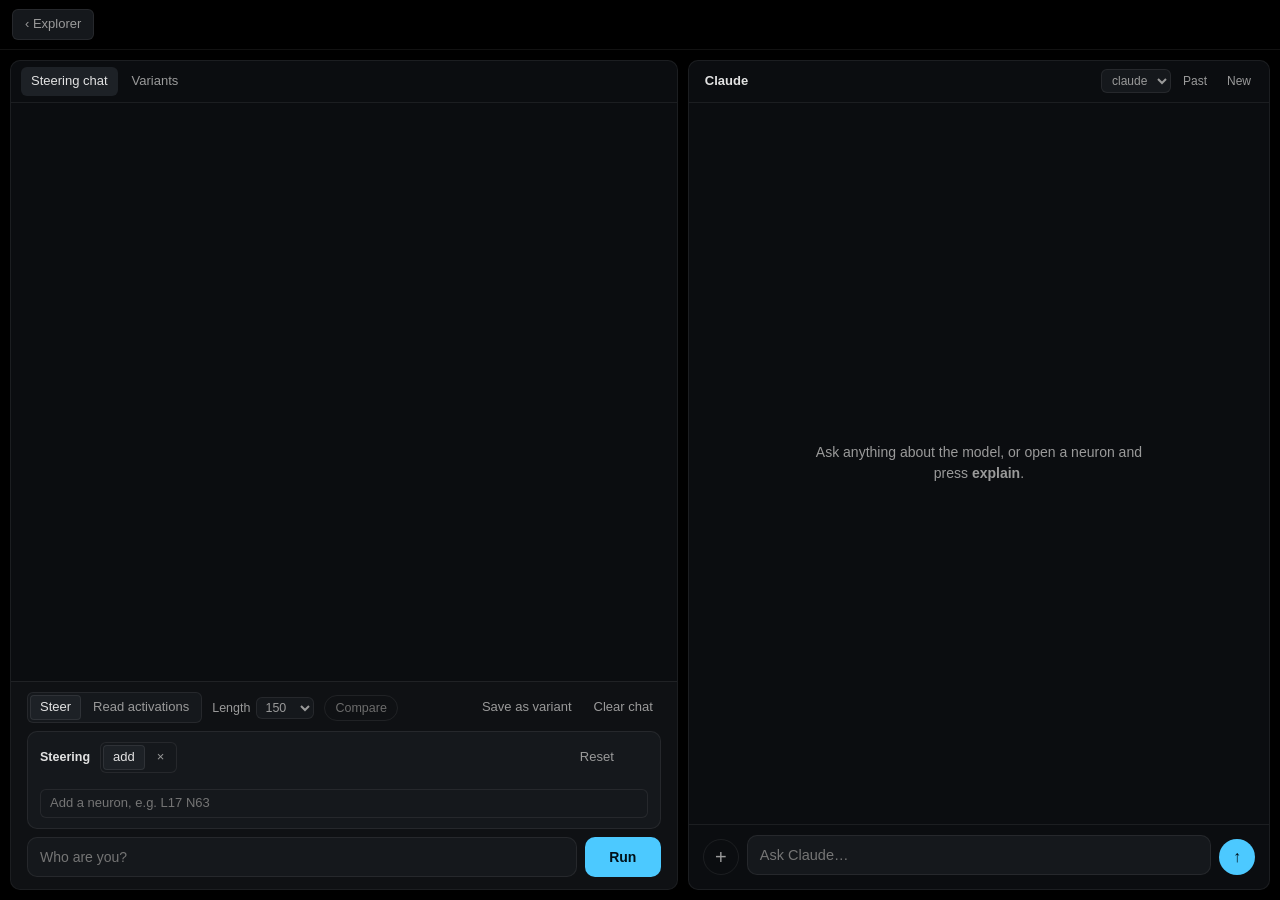
==== commit 471cb508: "Render replies as markdown, steer-only by default, longer replies, resizable chat One markdown rende" ====
--- a/explorer/static/chat.html
+++ b/explorer/static/chat.html
@@ -4,7 +4,7 @@
 <meta charset="utf-8">
 <meta name="viewport" content="width=device-width,initial-scale=1">
 <title>Chat · Neuron Explorer</title>
-<link rel="stylesheet" href="style.css?v=72">
+<link rel="stylesheet" href="style.css?v=74">
 <link rel="icon" href="data:image/svg+xml,%3Csvg xmlns=%22http://www.w3.org/2000/svg%22 viewBox=%220 0 16 16%22%3E%3Crect width=%2216%22 height=%2216%22 rx=%223%22 fill=%22%23151515%22/%3E%3Ccircle cx=%228%22 cy=%228%22 r=%222.5%22 fill=%22%23ffd27a%22/%3E%3C/svg%3E">
 </head>
 <body class="chat-page">
@@ -23,6 +23,8 @@
       <form id="c-form">
         <div class="c-bar">
           <span class="seg" id="c-dir"><button type="button" data-d="writes" class="on" title="steer the model with the neurons below and compare replies">Steer</button><button type="button" data-d="reads" title="show the open neuron's activation on each token of your text">Read activations</button></span>
+          <label class="c-max" title="the longest reply, in tokens; steered replies often repeat until they reach it (about 5 tokens a second on this CPU)">Length <select id="c-max"><option>150</option><option>300</option><option>600</option><option>1200</option><option>2400</option></select></label>
+          <span class="toggles"><button type="button" id="c-compare" title="also generate the reply without the steering and with the steering reversed, side by side">Compare</button></span>
           <button type="button" id="c-save" class="ghost" title="save this steering setup to Variants">Save as variant</button>
           <button type="button" id="c-clear" class="ghost">Clear chat</button>
         </div>
@@ -36,7 +38,6 @@
           </div>
           <div id="c-stack"></div>
           <div class="c-addrow"><input id="c-add" placeholder="Add a neuron, e.g. L17 N63" aria-label="add a neuron to steer" spellcheck="false" autocomplete="off"><button type="button" id="c-add-open" class="ghost" hidden></button></div>
-          <div class="c-showrow"><span class="dim">Show</span><span class="toggles" id="c-show"><button type="button" data-r="0" class="on up">+ steered</button><button type="button" data-r="1" class="on">normal</button><button type="button" data-r="2" class="on down">− steered</button></span></div>
         </div>
         <div class="row"><input id="c-input" placeholder="Who are you?" autocomplete="off" aria-label="prompt"><button id="c-go" type="submit">Run</button></div>
       </form>
@@ -50,6 +51,7 @@
       <ul id="v-list"></ul>
     </div>
   </section>
+  <div id="split" role="separator" aria-orientation="vertical" aria-label="resize the chat panes" aria-valuemin="20" aria-valuemax="80" tabindex="0" title="drag to resize · double-click to reset"></div>
   <section class="pane" id="pane-claude">
     <nav class="pane-tabs"><span class="pane-title" id="a-title">Claude</span><select id="a-agent" class="dim" title="agent for new conversations"><option value="claude">claude</option><option value="codex">codex</option></select><button id="a-past" class="dim" title="past conversations">Past</button><button id="a-new" class="dim" title="start a new conversation">New</button></nav>
     <div id="tab-claude" class="tab on">
@@ -60,6 +62,6 @@
     </div>
   </section>
 </main>
-<script type="module" src="chat.js?v=2"></script>
+<script type="module" src="chat.js?v=4"></script>
 </body>
 </html>
--- a/explorer/static/style.css
+++ b/explorer/static/style.css
@@ -304,7 +304,7 @@
 #steer-panel.folded .c-head { margin-bottom: 0; }
 #steer-panel.folded #c-sum { display: block; }
 #steer-panel.folded #c-mode, #steer-panel.folded #c-reset, #steer-panel.folded #c-stack,
-#steer-panel.folded .c-addrow, #steer-panel.folded .c-showrow { display: none; }
+#steer-panel.folded .c-addrow { display: none; }
 #steer-panel.folded #c-fold { color: var(--link); }
 #c-stack { display: grid; gap: 4px; }
 .srow { display: grid; grid-template-columns: 76px minmax(0, 1fr) minmax(150px, 2.2fr) 64px 28px; align-items: center; gap: 10px; padding: 3px 0; }
@@ -319,12 +319,9 @@
 .c-addrow { display: flex; gap: 8px; align-items: center; margin-top: 8px; }
 #c-add { flex: 1; font-size: 13px; padding: 4px 9px; }
 #c-add-open { white-space: nowrap; font-family: var(--mono); font-size: 12px; }
-.c-showrow { display: flex; align-items: center; gap: 10px; margin-top: 10px; font-size: 12.5px; }
 .toggles { display: inline-flex; gap: 4px; }
 .toggles button { font-size: 12.5px; padding: 3px 10px; border-radius: 999px; color: var(--faint); border: 1px solid var(--border); }
 .toggles button.on { color: var(--ink); border-color: rgba(255,255,255,0.2); background: var(--surface-2); }
-.toggles button.on.up { color: var(--up); border-color: rgba(255,181,71,0.45); }
-.toggles button.on.down { color: var(--down); border-color: rgba(255,95,162,0.45); }
 #c-form .row { display: flex; gap: 8px; }
 #c-input { flex: 1; padding: 9px 12px; border-radius: var(--r-lg); }
 #c-go { background: var(--link); color: #001018; font-weight: 600; padding: 0 20px; border-radius: var(--r-lg); min-width: 76px; }
@@ -432,7 +429,14 @@
 .chat-page header { gap: 14px; }
 #ch-focus { font-size: 13px; white-space: nowrap; overflow: hidden; text-overflow: ellipsis; min-width: 0; }
 #ch-focus b { color: var(--ink); font-weight: 600; margin: 0 4px; }
-.chat-main { display: grid; grid-template-columns: minmax(0, 1.15fr) minmax(0, 1fr); gap: 10px; padding: 10px; }
+.chat-main { display: grid; grid-template-columns: minmax(0, var(--left, 53%)) 10px minmax(0, 1fr); padding: 10px; }
+#split { cursor: col-resize; position: relative; touch-action: none; outline: none; }
+#split::after { content: ""; position: absolute; top: 0; bottom: 0; left: 4px; width: 2px; border-radius: 1px; background: transparent; transition: background .15s; }
+#split:hover::after, #split:focus-visible::after, body.dragging #split::after { background: var(--link); }
+body.dragging { cursor: col-resize; user-select: none; }
+.c-max { display: inline-flex; align-items: center; gap: 6px; font-size: 12.5px; color: var(--dim); margin-left: 4px; }
+.c-max select { font-size: 12.5px; padding: 2px 4px; }
+.cutnote { margin-top: 6px; font-size: 11.5px; color: var(--faint); font-style: italic; }
 .pane { display: flex; flex-direction: column; min-height: 0; overflow: hidden; background: var(--panel); border: 1px solid var(--border); border-radius: var(--r-lg); }
 .pane-tabs { display: flex; align-items: center; gap: 4px; padding: 6px 10px; border-bottom: 1px solid var(--border); }
 .pane-tabs button[data-pane] { color: var(--dim); font-size: 13px; padding: 5px 10px; border-radius: var(--r); }
@@ -446,4 +450,21 @@
 .pane .tab.on { flex: 1; min-height: 0; }
 #pane-steer #tab-variants.on { overflow-y: auto; }
 .chat-page .turn .col .lab { background: #0d0f12; }
-@media (max-width: 1000px) { .chat-main { grid-template-columns: 1fr; grid-template-rows: minmax(0, 1fr) minmax(0, 1fr); } }
+@media (max-width: 1000px) { .chat-main { grid-template-columns: 1fr; grid-template-rows: minmax(0, 1fr) minmax(0, 1fr); gap: 10px; } #split { display: none; } }
+
+/* markdown in steered replies (.md) and Claude's replies (.a-md) */
+.turn .col .md { white-space: normal; }
+:is(.md, .a-md) p { margin: 0 0 .6em; }
+:is(.md, .a-md) > :last-child { margin-bottom: 0; }
+:is(.md, .a-md) .mh { font-weight: 650; line-height: 1.3; margin: .8em 0 .35em; color: var(--ink); }
+:is(.md, .a-md) > .mh:first-child { margin-top: 0; }
+.mh1 { font-size: 1.3em; } .mh2 { font-size: 1.18em; } .mh3 { font-size: 1.08em; } .mh4, .mh5, .mh6 { font-size: 1em; }
+:is(.md, .a-md) :is(ul, ol) { margin: .3em 0 .6em; padding-left: 1.4em; }
+:is(.md, .a-md) li { margin: .15em 0; }
+:is(.md, .a-md) code { font: .92em var(--mono); background: var(--surface); padding: 0 4px; border-radius: var(--r-sm); }
+:is(.md, .a-md) pre { background: var(--surface); border: 1px solid var(--border); border-radius: var(--r); padding: 8px 10px; margin: .4em 0 .7em;
+  white-space: pre-wrap; overflow-wrap: anywhere; font: 12.5px/1.45 var(--mono); }
+:is(.md, .a-md) pre code { background: none; padding: 0; font: inherit; }
+:is(.md, .a-md) blockquote { margin: .4em 0 .6em; padding-left: 10px; border-left: 2px solid var(--faint); color: var(--dim); }
+:is(.md, .a-md) hr { border: 0; border-top: 1px solid var(--border); margin: .8em 0; }
+.c-bar .toggles { margin-left: 4px; }
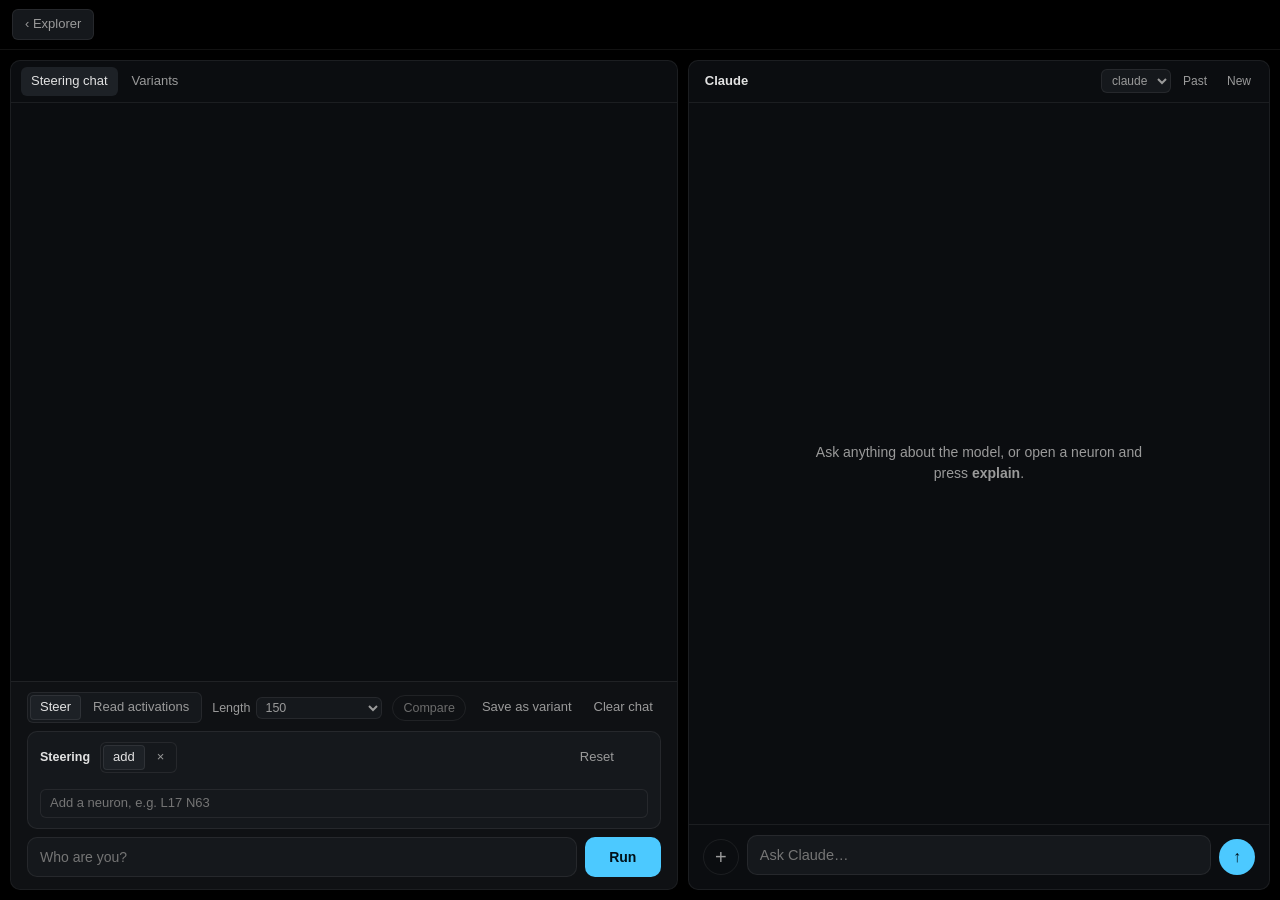
==== commit fc46e044: "Allow steered replies up to 32k tokens Length gains 4800, 9600 and 32k (until it ends); the server c" ====
--- a/explorer/static/chat.html
+++ b/explorer/static/chat.html
@@ -23,7 +23,7 @@
       <form id="c-form">
         <div class="c-bar">
           <span class="seg" id="c-dir"><button type="button" data-d="writes" class="on" title="steer the model with the neurons below and compare replies">Steer</button><button type="button" data-d="reads" title="show the open neuron's activation on each token of your text">Read activations</button></span>
-          <label class="c-max" title="the longest reply, in tokens; steered replies often repeat until they reach it (about 5 tokens a second on this CPU)">Length <select id="c-max"><option>150</option><option>300</option><option>600</option><option>1200</option><option>2400</option></select></label>
+          <label class="c-max" title="the longest reply, in tokens; steered replies often repeat until they reach it. About 5 tokens a second on this CPU: 600 ≈ 2 min, 2400 ≈ 8 min, 9600 ≈ 32 min. Stop ends a run early.">Length <select id="c-max"><option>150</option><option>300</option><option>600</option><option>1200</option><option>2400</option><option>4800</option><option>9600</option><option value="32768">32k (until it ends)</option></select></label>
           <span class="toggles"><button type="button" id="c-compare" title="also generate the reply without the steering and with the steering reversed, side by side">Compare</button></span>
           <button type="button" id="c-save" class="ghost" title="save this steering setup to Variants">Save as variant</button>
           <button type="button" id="c-clear" class="ghost">Clear chat</button>
